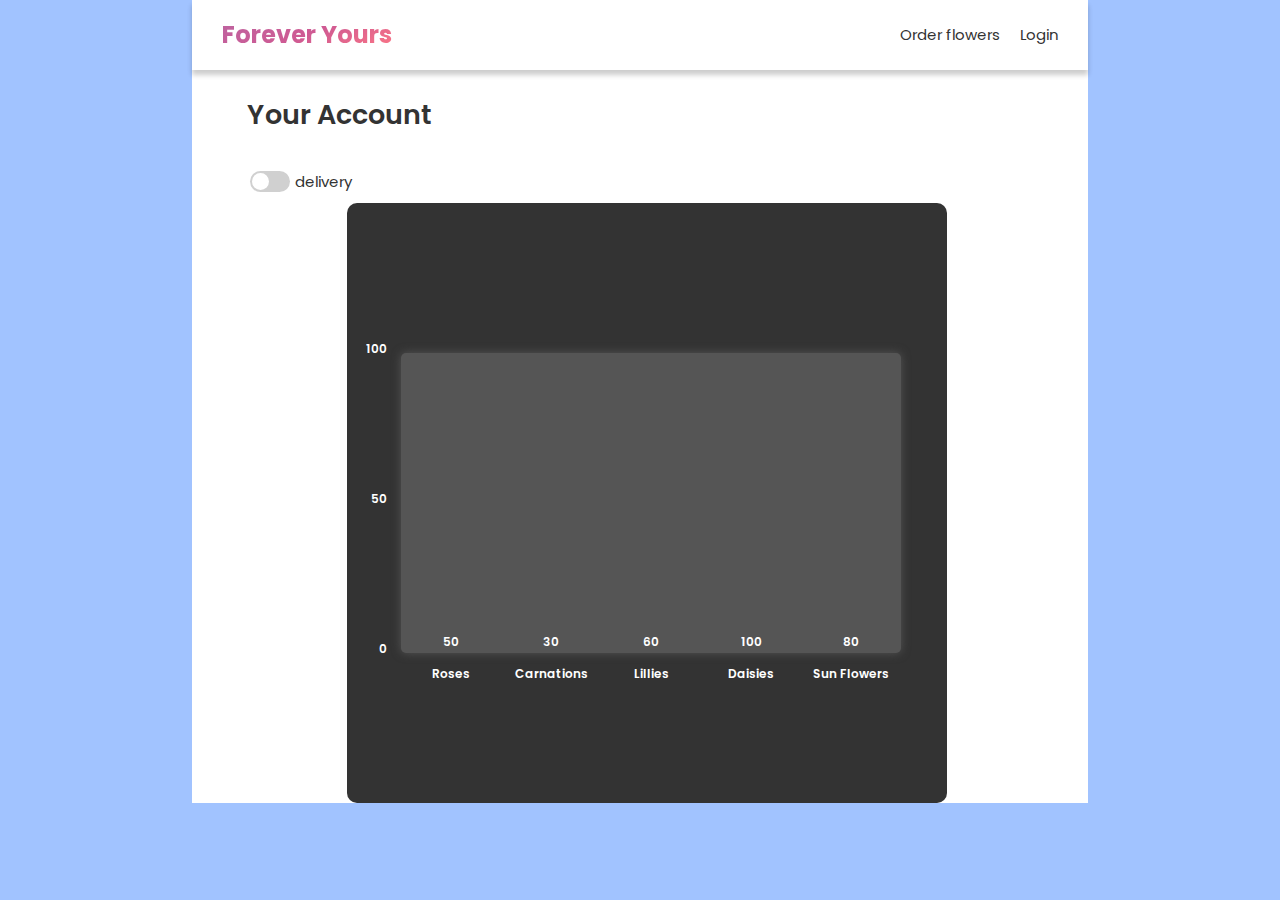
==== web/account.html @ f9e2dcd1 "Frontend WebApp" ====
<!DOCTYPE html>

<html>
<head>
    <meta charset="utf-8">
    <meta http-equiv="X-UA-Compatible" content="IE=edge">
    <meta name="viewport" content="width=device-width, initial-scale=1.0">
    <meta name="scaffolded-by" content="https://github.com/dart-lang/sdk">
    <!-- Iconscout CSS-->
    <link rel="stylesheet" href="https://unicons.iconscout.com/release/v4.0.0/css/line.css">
    <!-- Font Awesome CSS-->
    <link rel="stylesheet" href="https://use.fontawesome.com/releases/v5.15.4/css/all.css" 
    integrity="sha384-DyZ88mC6Up2uqS4h/KRgHuoeGwBcD4Ng9SiP4dIRy0EXTlnuz47vAwmeGwVChigm" crossorigin="anonymous"/>

    
    
    <!-- CSS -->
    <link rel="stylesheet" href="css/styles.css">

    <!-- Dart file -->
    <script defer src="src/controller/account_controller.dart.js"></script>
    <title>dart_application_1</title>
</head>

<body>
  <nav class="navbar">
    <div class="container">
      <div class="flexlogo">
        <img src="assets/flower_drawing.svg" alt="">
      <div class="logo">Forever Yours</div>
    </div>
      <ul class="nav">
        <li>
          <a href="index.html">Order flowers</a>
        </li>
        <li>
          <a href="login.html">Login</a>
        </li>
      </ul>
    </div>
  </nav>
  <header class="header">
    <div class="container">
      <div>
        <h1 id="title">
          Your Account
        </h1>
          <div class="toggle-container">
            <input type="checkbox" id="delivery" class="toggle">
            <label for="delivery" class="label">
              <div class="ball"></div>
            </label>
            <span>delivery</span>
          </div>

      </div>
    </div>

 <!-- Bar Chart -->
 <div class="container">
 <section class="chart">

  <div class="chart">
    <ul class="numbers">
      <li><span>100</span></li>
      <li><span>50</span></li>
      <li><span>0</span></li>
    </ul>
    <ul class="bars">
      <li><div class="bar" data-percentage="50"></div><span>Roses</span></li>
      <li><div class="bar" data-percentage="30"></div><span>Carnations</span></li>
      <li><div class="bar" data-percentage="60"></div><span>Lillies</span></li>
      <li><div class="bar" data-percentage="100"></div><span>Daisies</span></li>
      <li><div class="bar" data-percentage="80" height="120px"></div><span>Sun Flowers</span></li>
    </ul>
  </div>
</div>
</section>
</div>
  </header>
  

 
</body>
</html>
---- web/css/styles.css ----
/* === Google Fonts :: Roboto === */
@import url(https://fonts.googleapis.com/css?family=Roboto);
/* === Google Fonts :: Poppins === */
@import url('https://fonts.googleapis.com/css2?family=Poppins:wght@300;400;500;600;700&display=swap');
    



html, body {
  width: 100%;
  height: 100%;
  margin: 0;
  padding: 0;
  font-size: 15px;
  line-height: 1.5;
  color: #333;
  background: #a1c3ff;

}
*{
  box-sizing: border-box;
  margin: 0;
  padding: 0;
  font-family: 'Poppins', sans-serif;
}

.container {
  max-width: 1110px;
  margin: 0 auto;
  padding: 0 30px;
}


.navbar {
  background: #fff;
  height: 70px;
  box-shadow: 0px 5px 5px 0px rgba(0, 0, 0, 0.2);
  min-width: 400px;
  position: relative;
  margin-left: 15%;
  margin-right: 15%;
  z-index: 10;
}

.navbar .logo {
  font-size: x-large;
  font-weight: bold;
  /* Create the gradient. */
  background-image: linear-gradient(-25deg,#ff7884,#cf5a93,#bc64a1);
  /* Set the background size and repeat properties. */
  background-size: 100%;
  background-repeat: repeat;
  /* Use the text as a mask for the background. */
  /* This will show the gradient as a text color rather than element bg. */
  -webkit-background-clip: text;
  -webkit-text-fill-color: transparent; 
  -moz-background-clip: text;
  -moz-text-fill-color: transparent;
}

.navbar .flexlogo {
  display: flex;
  justify-content: space-between;
  align-items: center;
}

.toggle-container {
  display: flex;
  align-items: center;
  margin: 10px;
  width: 200px
}

.toggle {
  visibility: hidden;
}

.toggle:checked + .label{
  background-color: #8e44ad;
}

.label { 
  position: relative;
  background-color: #d0d0d0;
  border-radius: 50px;
  cursor: pointer;
  margin: 0 5px 0;
  width: 40px;
  height: 21px;
}

.ball {
  background: #fff;
  height: 17px;
  width: 17px;
  border-radius: 50%;
  position:absolute;
  top: 2px;
  left: 2px;
  align-items: center;
  justify-content: center;
  animation: slideOff 0.3s linear forwards;
}

.toggle:checked + .label .ball{
  animation: slideOn 0.3s linear forwards;
}

@keyframes slideOn {
  0% {
    transform: translateX(0) scale(1)
  }
  50% {
    transform: translateX(11px) scale(1.2)
  }
  100% {
    transform: translateX(20px) scale(1)
  }
}

@keyframes slideOff {
  0% {
    transform: translateX(20px) scale(1)
    
  }
  50% {
    transform: translateX(11px) scale(1.2)
  }
  100% {
    transform: translateX(0) scale(1)
  }
}

.range-container { 
  position: relative;
}

input[type='range'] {
  background: #d0d0d0;
  border-radius: 5px;
  width: 80px;
  height: 10px;
  margin: 25px 0;
  appearance: none;
}

input[type='range'] + label {
  background-color: #fff;
  position:absolute;
  top: -7px;
  left: 22px;
  width: 35px;
  padding: 2px 0;
  text-align: center;
  border-radius: 50%;
  box-shadow: 0 0 5px rgba(0,0,0,0.3);
}

/* Chrome Browser */

input[type='range']::-webkit-slider-runnable-track {
  appearance: none;
  background: #8e44ad;
  border-radius: 5px;
  width: 100%;
  height: 10px;
  cursor: pointer;
}

input[type='range']::-webkit-slider-thumb {
  appearance: none;
  height: 17px;
  width: 17px;
  background: #fff;
  border-radius: 50%;
  border: 1px solid #8e44ad;
  margin-top: -4px;
}

/* Firefox */

input[type='range']::-moz-range-track {
  background: #8e44ad;
  border-radius: 5px;
  width: 100%;
  height: 10px;
  cursor: pointer;
}

input[type='range']::-moz-range-thumb {
  appearance: none;
  height: 17px;
  width: 17px;
  background: #fff;
  border-radius: 50%;
  border: 1px solid #8e44ad;
  margin-top: -4px;
}
/* Edge */

input[type='range']::-ms-track {
  background: #8e44ad;
  border-radius: 5px;
  width: 100%;
  height: 10px;
  cursor: pointer;
}

input[type='range']::-ms-thumb {
  appearance: none;
  height: 17px;
  width: 17px;
  background: #fff;
  border-radius: 50%;
  border: 1px solid #8e44ad;
  margin-top: -4px;
}




ul {
  list-style-type: none;
}

.navbar a {
  color: #333;
  text-decoration: none;
  font-size: 15px;

}
.navbar a:hover {
  color: #ff7884;
}

.navbar .container {
  display: flex;
  justify-content: space-between;
  align-items: center;
  height: 100%;
}

.navbar img {
  max-height: 70px;
  padding: 0px;
}

.navbar ul {
  display: flex;
}

.navbar ul li {
  margin-left: 20px;
}

.header {
  background-color: #fff;
  min-height: 400px;
  min-width: 400px;
  margin-left: 15%;
  margin-right: 15%;
}

.header h1 {
  font-size: 27px;
  font-weight: 600;
  padding: 25px;
}

.header p {
  padding: 25px;
}

.header img {
  max-width: 400px;
}

.header .container {
  display: flex;
  align-items: center;
  justify-content: space-between;
}

.boxes .container { 
  display: flex;
  justify-content: space-between;
}

.box { 
  flex: 1;
  background:  #ff7884;
  border-radius: 10px;
  margin: 20px 10px;
  box-shadow: 0 3px 5px rgba(0,0,0,0.6);
  padding: 15px 20px;
}

.box i {
  margin-right: 10px;
}

@media(max-width: 768px) {
  .header .container {
    flex-direction: column;
    padding-top: 20px;
    text-align: center;
  }
  
  .boxes .container {
    display: block;
    text-align: center;
  }
}

header.login {
  min-height: 550px;
  height: 60vh;
  height: 60vh;
  display: flex;
  align-items: center;
  justify-content: center;
  min-width: 400px;
  margin-left: 15%;
  margin-right: 15%;
}

.container-login {
  position: relative;
  max-width: 430px; 
  width: 100%;
  background: #fff;
  box-shadow: 0 5px 10px rgba(0, 0, 0, 0.1);
  border-radius: 15px;
  overflow: hidden;
}

.container-login .forms{ 
  display:flex;
  align-items: center;
  height: 440px;
  width: 200%;
  transition: height 0.2s ease;
}

.container-login.active .forms{ 
  height: 558px;
}

.container-login.active .login{ 
  margin-left: -50%;
  opacity: 0;
  transition: margin-left 0.18s ease, opacity 0.15s ease;
}

.container-login .signup{ 
  opacity: 0;
  transition: opacity 0.09s ease;
}

.container-login.active .signup{ 
  opacity: 1;
  transition: opacity 0.2s ease; 
}


.container-login .form-login { 
  width: 50%;
  padding: 30px;
  background-color: #fff;
  transition: margin-left 0.18s ease;
}

.container-login .form-login .title {
  position: relative;
  font-size: 27px;
  font-weight: 600;
}

.form-login .title::before {
  content: '';
  position: absolute;
  left: 0; 
  bottom: 0;
  height: 3px;
  width: 30px;
  background-color: #ff7884;
  border-radius: 25px;
}

.form-login .input-field { 
  position: relative;
  height: 50px;
  width: 100%;
  margin-top: 30px;
}

.input-field input {
  height: 100%;
  width: 100%;
  padding: 0 35px;
  border: none;
  outline: none;
  border-bottom: 2px solid #ccc;
  border-top: 2px solid transparent;
  transition: all 0.2 ease 
}

.input-field input:is(:focus, :valid) {
  border-bottom-color: #ff7884
}

.input-field i {
  position:absolute;
  top: 50%;
  left: 0;
  transform: translateY(-50%);
  color: #999;
  font-size: 23px;
}

.input-field input:is(:focus, :valid) ~ i {
  color: #ff7884
}

.input-field i#lock {
  left: 0%;
}

.input-field i#show-hide {
  left: 100%;
}

.form-login .checkbox-text {
  display: flex;
  align-items: center;
  justify-content: space-between;
  margin-top: 20px;
}

.checkbox-text .checkbox-content{
  display:flex;
  align-items: center;
}

.checkbox-content input {
  margin: 0 8px -2px 4px;
  accent-color: #ff7884
}

.form-login .text {
  color:#333;
  font-size: 14px;
}

.form-login a.text {
  color: #ff7884;
  text-decoration: none;
}

.form-login a:hover {
  text-decoration: underline;
}

.form-login .button {
  margin-top: 35px;
}

.form-login .button input {
  background-color: purple;
  color: #fff;
  border-radius: 6px;
  border: none;
  letter-spacing: 1px;
  font-size: 17px;
  font-weight: 500;
  cursor: pointer;
  transition: all 0.3 ease;
}

.button input:hover {
  background-color: #bc64a1;
}

.form-login .login-signup {
  margin-top: 30px;
  text-align: center;
}

section.chart {
  margin-left: 15%;
  margin-right: 30%;
  padding: 0;
  height: 600px;
  display: flex;
  justify-content: center;
  align-items: center;
  background: #333;
  border-radius: 10px;
}

.chart{
  width: 600px;
  height: 300px;
  display: block;
}

.numbers {
  color: #fff;
  margin: 0;
  padding: 0;
  width: 50px;
  height: 100%;
  display: inline-block;
}
.numbers li {
  list-style: none;
  height: 150px;
  position: relative;
  bottom: 145px;
}

.numbers span {
  font-size: 12px;
  font-weight: 600;
  position: absolute;
  bottom: 0;
  right: 10px;
}

.bars {
  color: #fff;
  font-size: 12px;
  font-weight: 600;
  background: #555;
  display: inline-block;
  width: 500px;
  height: 300px;
  box-shadow: 0 0 10px 0 #555;
  border-radius: 5px;
}

.bars li {
  display: table-cell;
  width: 100px;
  height: 300px;
  position: relative;
}

.bars span {
  width: 100%;
  position:absolute;
  bottom: -30px;
  text-align: center;

}

.bars .bar {
  display:block;
  background-color: #8e44ad;
  width: 50px;
  height: 0%;
  position: absolute;
  bottom: 0;
  margin-left: 25px;
  text-align: center;
  box-shadow: 0 0 10px 0 rgba(178, 15, 228, 0.5);
  transition: 0.5s;
  transition-property: background-color, box-shadow;

}

.bars .bar:hover {
  background-color: #bc64a1;
  box-shadow: 0 0 10px 0 rgba(246, 242, 255, 0.5);
  cursor: pointer;
}

.bars .bar:before {
  color: #fff;
  content: attr(data-percentage);
  position: relative;
  bottom: 20px;

}

.wrapper {
  width: 95%;
  margin: 0 auto;
}

#search-container {
  margin: 1em 0;

}

#search-container input {
  background-color: transparent;
  width: 40%;
  border-bottom: 2px solid #110f29;
  padding: 1em 0.3em;
}

#search-container input:focus {
  border-bottom-color: #6759ff;
}

#search-container button {
  padding: 1em 2em;
  margin-left: 1em;
  background-color: #6759ff;
  color: #fff;
  border-radius: 5px;
  margin-top: .5em;
}

.button-value { 
  border: 2px solid #6759ff;
  padding: 1em 2.2em;
  border-radius: 3em;
  background-color: transparent;
  color: #6759ff;
  cursor: pointer;
}

.active-button {
  background-color: #6759ff;
  color: #fff;
}

.products { 
  display: grid;
  grid-template-columns: auto auto auto;
  grid-column-gap: 1.5em;
  padding: 2em 0; 

}

.card {
  background-color: #fff;
  max-width: 18em;
  margin-top: 1em;
  padding: 1em;
  border-radius: 5px;
  box-shadow: 1em 2em 2.5em rgba(1,2,68,0.08);
}

.image-container {
  text-align: center;

}

.image-container img {
  max-width: 100%;
  object-fit: contain;
  height: 15em;
}

.card-container {
  padding-top: 1em;
  color: #110f29;
}

.card-container h5 {
  font-weight: 500;
}

.hide {
  display: none;
}

@media screen and (max-width: 720px) {
  img{
    max-width: 100%;
    margin-top: 1em;
  }
  .card {
    max-width: 10em;
    margin-top: 1em;
  }
  .products {
    grid-template-columns: auto auto;
    grid-column-gap: 1em;
  }
}
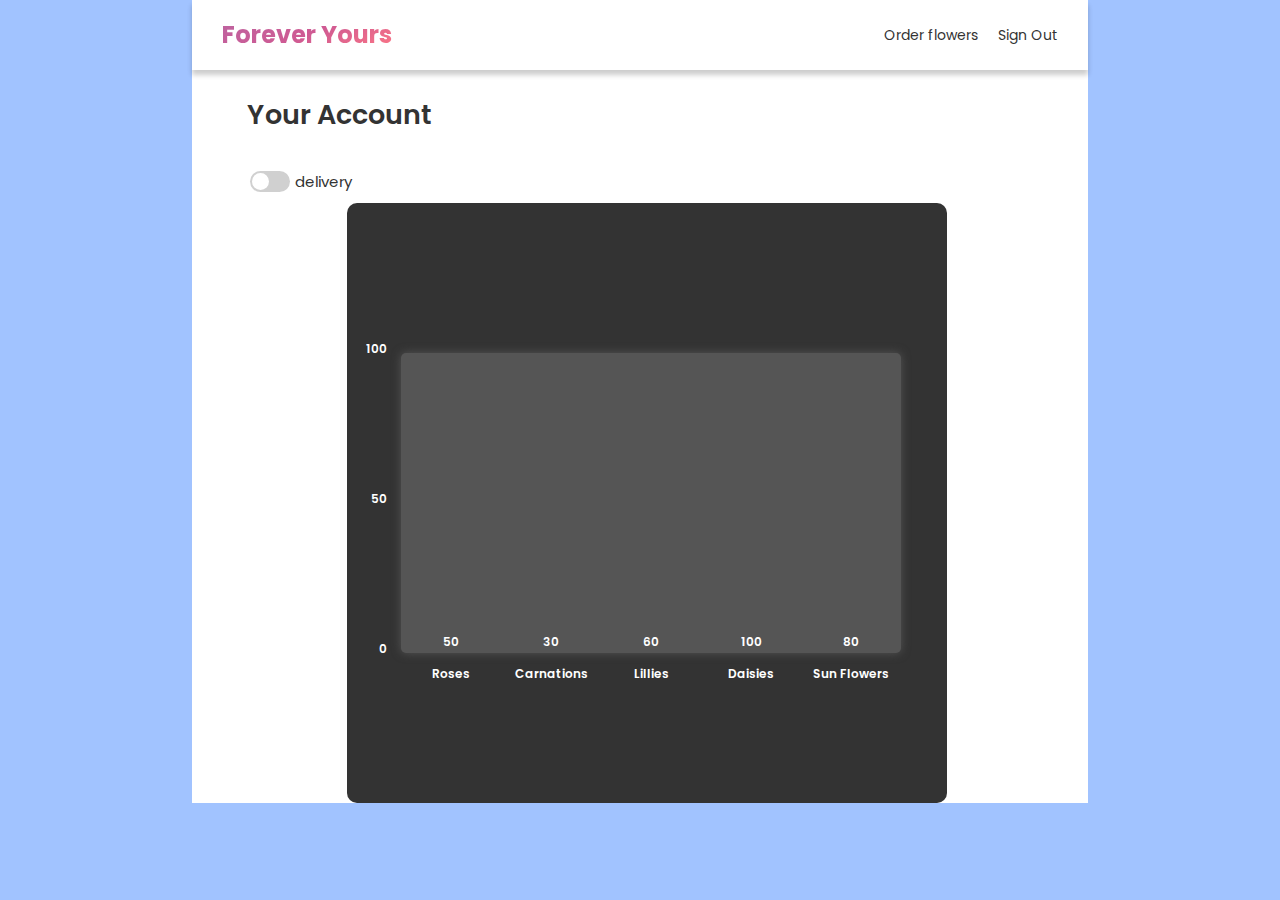
==== commit 069b6b15: "Login to Index WebApp" ====
--- a/web/account.html
+++ b/web/account.html
@@ -31,10 +31,10 @@
     </div>
       <ul class="nav">
         <li>
-          <a href="index.html">Order flowers</a>
+          <a href="order.html">Order flowers</a>
         </li>
         <li>
-          <a href="login.html">Login</a>
+          <a href="index.html">Sign Out</a>
         </li>
       </ul>
     </div>
--- a/web/css/styles.css
+++ b/web/css/styles.css
@@ -64,6 +64,15 @@
   align-items: center;
 }
 
+
+
+@media(max-width: 768px) {
+
+  .flexlogo img{
+    margin-bottom: 1.5em;
+  }
+}
+
 .toggle-container {
   display: flex;
   align-items: center;
@@ -226,7 +235,7 @@
 .navbar a {
   color: #333;
   text-decoration: none;
-  font-size: 15px;
+  font-size: 14px;
 
 }
 .navbar a:hover {
@@ -584,8 +593,11 @@
 }
 
 .wrapper {
-  width: 95%;
-  margin: 0 auto;
+  width: 100%;
+  min-height: 400px;
+  min-width: 400px;
+  margin-left: 15%;
+  margin-right: 15%;
 }
 
 #search-container {
@@ -595,7 +607,7 @@
 
 #search-container input {
   background-color: transparent;
-  width: 40%;
+  width: 60%;
   border-bottom: 2px solid #110f29;
   padding: 1em 0.3em;
 }
@@ -606,20 +618,22 @@
 
 #search-container button {
   padding: 1em 2em;
-  margin-left: 1em;
+  margin-left: 1.1em;
   background-color: #6759ff;
   color: #fff;
   border-radius: 5px;
   margin-top: .5em;
+  cursor: pointer;
 }
 
 .button-value { 
   border: 2px solid #6759ff;
-  padding: 1em 2.2em;
+  padding: .5em 2.0em;
   border-radius: 3em;
   background-color: transparent;
   color: #6759ff;
   cursor: pointer;
+  margin-top: 0.3em;
 }
 
 .active-button {
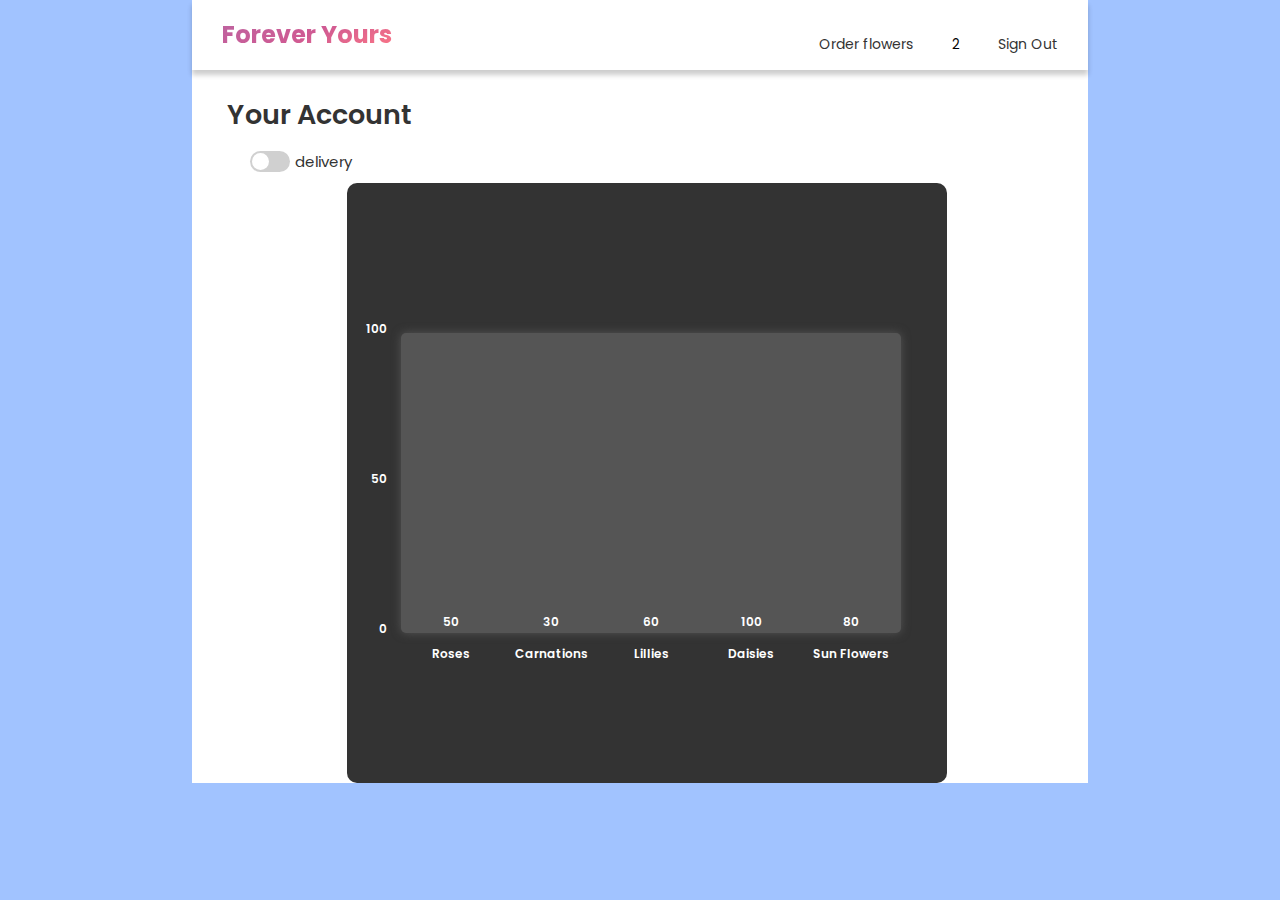
==== commit adabd8fe: "Cart and Order Updates" ====
--- a/web/account.html
+++ b/web/account.html
@@ -32,6 +32,11 @@
       <ul class="nav">
         <li>
           <a href="order.html">Order flowers</a>
+        </li>
+        <li>
+          <button type="button" class="cart-button"> 
+           <i class="fa fa-shopping-basket"></i><span id="cart-count">2</span>
+          </button>
         </li>
         <li>
           <a href="index.html">Sign Out</a>
--- a/web/css/styles.css
+++ b/web/css/styles.css
@@ -256,11 +256,63 @@
 
 .navbar ul {
   display: flex;
+  margin-top: 30px;
 }
 
 .navbar ul li {
-  margin-left: 20px;
-}
+  margin-left: 25px;
+}
+
+.navbar i {
+  font-size: 15px;
+}
+
+
+.cart-button{
+  position: relative;
+  display: flex;
+  align-items: center;
+  justify-content: center;
+  width: 35px;
+  height: 35px;
+  border-radius: 50%;
+  background-color: #fff;
+  border: none;
+  top: -5px;
+
+}
+.cart-button:hover{
+  cursor: pointer;
+  background-color: rgb(230, 230, 230);
+
+}
+
+.cart-filled{
+  position: absolute;
+  top: -1px;
+  right: -1px;
+  border-radius: 50%;
+  background-color: #ff7884;
+  width: 15px;
+  height: 15px;
+  color: #fff;
+  font-size: 10px;
+
+}
+
+.cart-empty{
+  position: absolute;
+  top: -1px;
+  right: -1px;
+  border-radius: 50%;
+  background-color: #fff;
+  width: 15px;
+  height: 15px;
+  color: #fff;
+  font-size: 10px;
+
+}
+
 
 .header {
   background-color: #fff;
@@ -273,7 +325,7 @@
 .header h1 {
   font-size: 27px;
   font-weight: 600;
-  padding: 25px;
+  padding: 25px 5px 5px;
 }
 
 .header p {
@@ -601,7 +653,8 @@
 }
 
 #search-container {
-  margin: 1em 0;
+  padding: 0 .5em 1em;
+
 
 }
 
@@ -617,27 +670,28 @@
 }
 
 #search-container button {
-  padding: 1em 2em;
-  margin-left: 1.1em;
-  background-color: #6759ff;
+  padding: 1.2em 1.5em;
+  margin-left: 0.1em;
+  background-color: #ff7884;
   color: #fff;
   border-radius: 5px;
   margin-top: .5em;
   cursor: pointer;
+  border: none;
 }
 
 .button-value { 
-  border: 2px solid #6759ff;
+  border: 2px solid #ff7884;
   padding: .5em 2.0em;
   border-radius: 3em;
   background-color: transparent;
-  color: #6759ff;
+  color: #ff7884;
   cursor: pointer;
   margin-top: 0.3em;
 }
 
 .active-button {
-  background-color: #6759ff;
+  background-color: #ff7884;
   color: #fff;
 }
 
@@ -678,8 +732,35 @@
   font-weight: 500;
 }
 
+.card-container button {
+  width: 30%;
+  margin-left: 33%;
+  background-color: #fff;
+  border-radius: 10px;
+  border: none;
+}
+
+.card-container button:hover {
+  background-color:  #ff7884;
+  border: none;
+  cursor:pointer;
+}
+
+
 .hide {
   display: none;
+}
+
+#in-stock {
+  color: green;
+}
+
+#out-stock {
+  color: red;
+}
+
+#limited-inventory {
+  color: orange
 }
 
 @media screen and (max-width: 720px) {
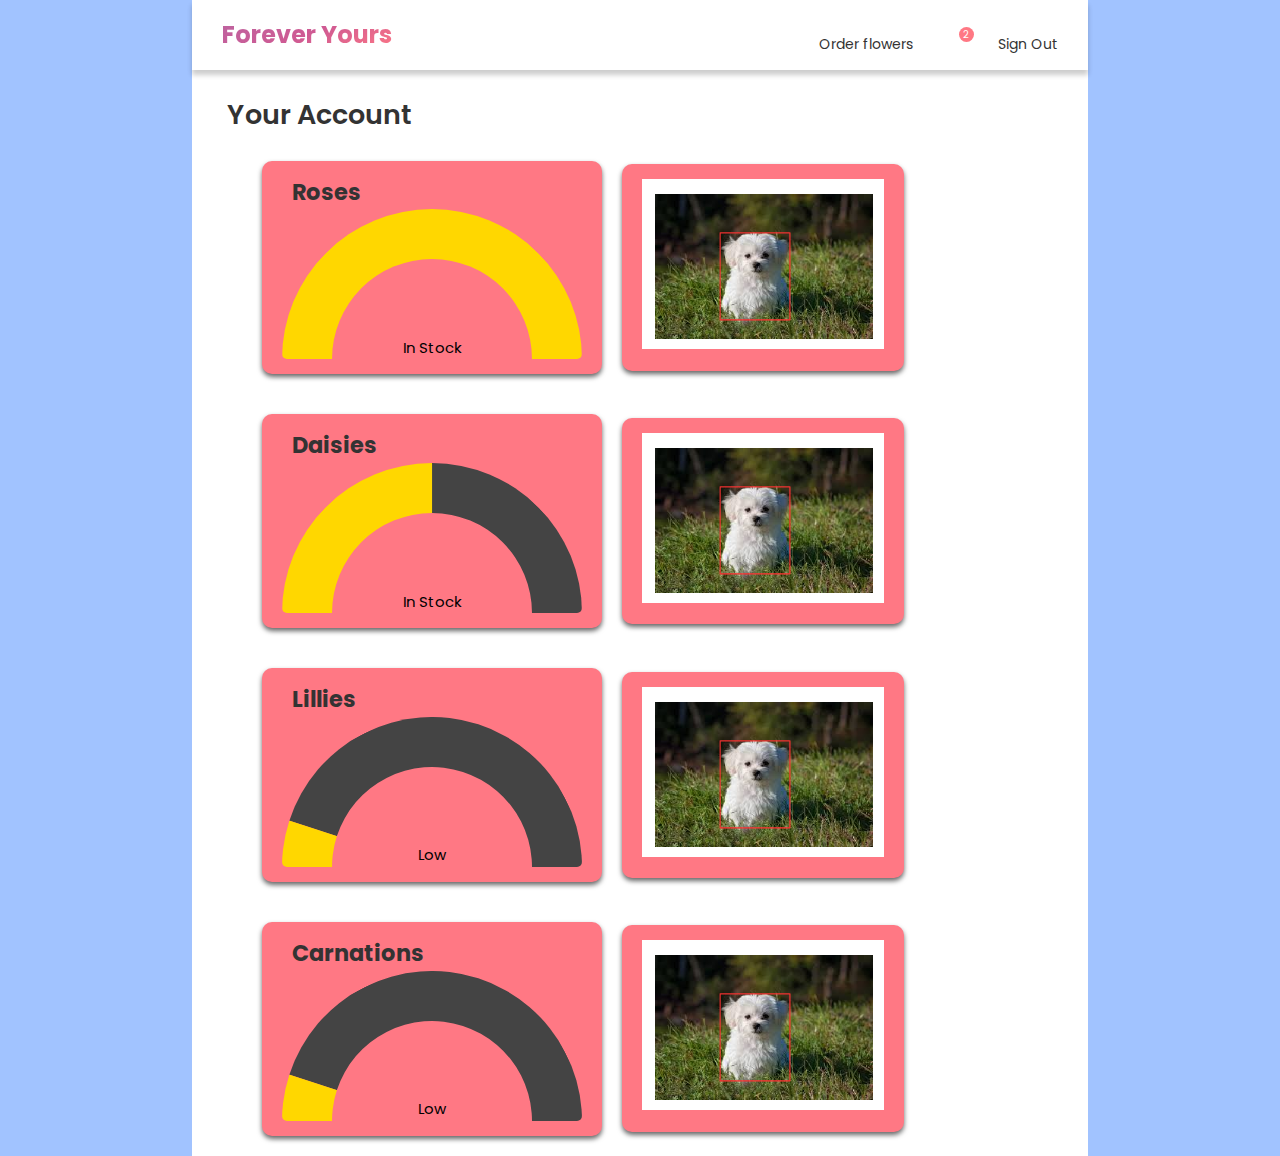
==== commit fd1a136c: "Dashboard Flower Volume Charts" ====
--- a/web/account.html
+++ b/web/account.html
@@ -34,8 +34,10 @@
           <a href="order.html">Order flowers</a>
         </li>
         <li>
-          <button type="button" class="cart-button"> 
-           <i class="fa fa-shopping-basket"></i><span id="cart-count">2</span>
+          <button type="button" class="cart-button" 
+          onclick="window.location.href='cart.html';"> 
+           <i class="fa fa-shopping-basket"></i>
+           <span id="cart-count" class="cart-filled">2</span>
           </button>
         </li>
         <li>
@@ -50,41 +52,97 @@
         <h1 id="title">
           Your Account
         </h1>
-          <div class="toggle-container">
-            <input type="checkbox" id="delivery" class="toggle">
-            <label for="delivery" class="label">
-              <div class="ball"></div>
-            </label>
-            <span>delivery</span>
+
+        <section class="boxes">
+          <div class="container">
+            <div class="box">
+              <h2> <i class="uil uil-check-circle"></i>
+              Roses</h2>
+              <div class="semi-donut" style="--percentage:100; --fill: #FFD700">In Stock</div>
+            </div>
+            <div class="box">
+              <img src="assets/classification.png">
+            </div>
           </div>
+        </section>
+
+        <section class="boxes">
+          <div class="container">
+            <div class="box">
+              <h2> <i class="uil uil-check-circle"></i>
+              Daisies </h2>
+              <div class="semi-donut" style="--percentage:50; --fill: #FFD700">In Stock</div>
+            </div>
+            <div class="box">
+              <img src="assets/classification.png">
+            </div>
+          </div>
+        </section>  
+        <section class="boxes">
+          <div class="container">
+            <div class="box">
+              <h2> <i class="uil uil-exclamation-circle"></i>
+                Lillies</h2>
+                <div class="semi-donut" style="--percentage:10; --fill: #FFD700">Low</div>
+            </div>
+            <div class="box">
+                <img src="assets/classification.png">
+            </div>
+          </div>
+        </section>
+
+        <section class="boxes">
+          <div class="container">
+            <div class="box">
+              <h2> <i class="uil uil-exclamation-circle"></i>
+                Carnations</h2>
+                <div class="semi-donut" style="--percentage:10; --fill: #FFD700">Low</div>
+            </div>
+            <div class="box">
+                <img src="assets/classification.png">
+            </div>
+          </div>
+        </section>
+
+
+
+
+       
 
       </div>
     </div>
 
- <!-- Bar Chart -->
+ <!--
  <div class="container">
  <section class="chart">
-
   <div class="chart">
     <ul class="numbers">
-      <li><span>100</span></li>
-      <li><span>50</span></li>
-      <li><span>0</span></li>
+      <li><span>Full</span></li>
+      <li><span>Semi</span></li>
+      <li><span>Low</span></li>
     </ul>
     <ul class="bars">
-      <li><div class="bar" data-percentage="50"></div><span>Roses</span></li>
-      <li><div class="bar" data-percentage="30"></div><span>Carnations</span></li>
-      <li><div class="bar" data-percentage="60"></div><span>Lillies</span></li>
-      <li><div class="bar" data-percentage="100"></div><span>Daisies</span></li>
-      <li><div class="bar" data-percentage="80" height="120px"></div><span>Sun Flowers</span></li>
+      <li><div class="bar" data-text="" data-percentage="50"></div><span>Roses</span></li>
+      <li><div class="bar" data-text="" data-percentage="10"></div><span>Carnations</span></li>
+      <li><div class="bar" data-text="" data-percentage="50"></div><span>Lillies</span></li>
+      <li><div class="bar" data-text="" data-percentage="100"></div><span>Daisies</span></li>
+      <li><div class="bar" data-text="" data-percentage="0" height="120px"></div><span>Sun Flowers</span></li>
     </ul>
   </div>
 </div>
 </section>
 </div>
+-- Bar Chart 
+
+<div class="semi-donut" style="--percentage:100; --fill: #ff7884">Full</div>
+
+<div class="semi-donut" style="--percentage:50; --fill: #ff7884">Semi-Full</div>
+
+<div class="semi-donut" style="--percentage:10; --fill: #ff7884">Limited Inventory</div>
+
+<div class="semi-donut" style="--percentage:0; --fill: #ff7884">Out of stock</div>
+--->
+
   </header>
-  
-
- 
 </body>
 </html>
--- a/web/css/styles.css
+++ b/web/css/styles.css
@@ -240,6 +240,7 @@
 }
 .navbar a:hover {
   color: #ff7884;
+
 }
 
 .navbar .container {
@@ -283,8 +284,8 @@
 }
 .cart-button:hover{
   cursor: pointer;
-  background-color: rgb(230, 230, 230);
-
+  border: 3px solid;
+  border-color: rgba(253, 114, 114, 0.171);
 }
 
 .cart-filled{
@@ -301,15 +302,7 @@
 }
 
 .cart-empty{
-  position: absolute;
-  top: -1px;
-  right: -1px;
-  border-radius: 50%;
-  background-color: #fff;
-  width: 15px;
-  height: 15px;
-  color: #fff;
-  font-size: 10px;
+ display: none;
 
 }
 
@@ -548,10 +541,11 @@
 }
 
 section.chart {
-  margin-left: 15%;
-  margin-right: 30%;
+  margin-left: 5%;
+  margin-right: 5%;
   padding: 0;
-  height: 600px;
+  height: 425px;
+  width: 100%;
   display: flex;
   justify-content: center;
   align-items: center;
@@ -560,7 +554,7 @@
 }
 
 .chart{
-  width: 600px;
+  width: 100%;
   height: 300px;
   display: block;
 }
@@ -594,7 +588,7 @@
   font-weight: 600;
   background: #555;
   display: inline-block;
-  width: 500px;
+  width: 75%;
   height: 300px;
   box-shadow: 0 0 10px 0 #555;
   border-radius: 5px;
@@ -628,6 +622,7 @@
   transition: 0.5s;
   transition-property: background-color, box-shadow;
 
+
 }
 
 .bars .bar:hover {
@@ -638,9 +633,9 @@
 
 .bars .bar:before {
   color: #fff;
-  content: attr(data-percentage);
   position: relative;
   bottom: 20px;
+  content: attr(data-text);
 
 }
 
@@ -661,12 +656,12 @@
 #search-container input {
   background-color: transparent;
   width: 60%;
-  border-bottom: 2px solid #110f29;
+  border-bottom: 2px solid black;
   padding: 1em 0.3em;
 }
 
-#search-container input:focus {
-  border-bottom-color: #6759ff;
+#search-container input:hover {
+  border-bottom: 2px solid #ff7884;
 }
 
 #search-container button {
@@ -763,6 +758,17 @@
   color: orange
 }
 
+.cart-products { 
+  display: flex;
+  flex-direction: column;
+  align-items: flex-start;
+  grid-template-columns: auto auto auto;
+  grid-column-gap: 1.5em;
+  padding: 2em 0; 
+
+}
+
+
 @media screen and (max-width: 720px) {
   img{
     max-width: 100%;
@@ -776,4 +782,42 @@
     grid-template-columns: auto auto;
     grid-column-gap: 1em;
   }
+}
+
+.semi-donut {
+  width: 300px;
+  height: 150px;
+  position: relative;
+  color: black;
+  display: flex;
+  align-items: flex-end;
+  justify-content: center;
+  box-sizing: border-box;
+  overflow: hidden;
+  border-radius: 5px;
+  --percentage: 0;
+  --fill: #00f;
+
+
+}
+
+.semi-donut::after {
+ content: '';
+ position: absolute;
+ box-sizing: border-box;
+ width: 300px;
+ height: 300px;
+ left: 0;
+ top: 0;
+ border: 50px solid;
+ border-color:#444 #444 var(--fill) var(--fill);
+ border-radius: 50%;
+ transform: rotate(calc(1deg * (-45 + var(--percentage) * 1.8 )));
+ animation : fillAnimation 2.5s ease-in;
+
+}
+
+@keyframes fillAnimation{
+  0%{ transform: rotate(-45deg)}
+  50%{ transform: rotate(95eg)}
 }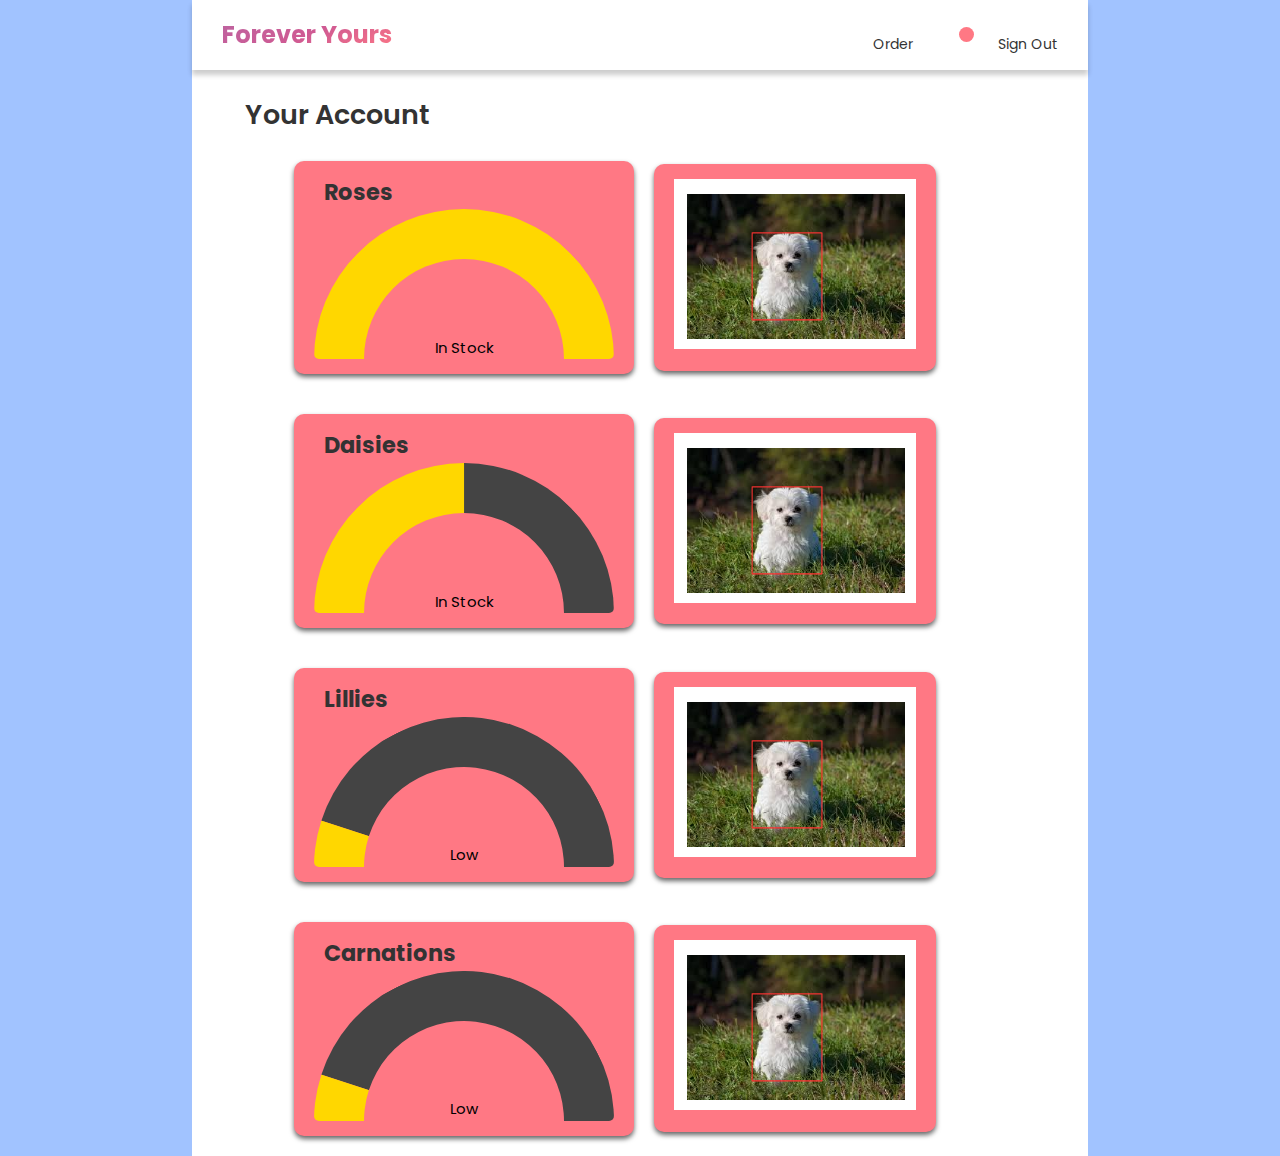
==== commit 0caa0b9f: "Deployed to AWS" ====
--- a/web/account.html
+++ b/web/account.html
@@ -31,13 +31,13 @@
     </div>
       <ul class="nav">
         <li>
-          <a href="order.html">Order flowers</a>
+          <a href="order.html">Order</a>
         </li>
         <li>
           <button type="button" class="cart-button" 
           onclick="window.location.href='cart.html';"> 
            <i class="fa fa-shopping-basket"></i>
-           <span id="cart-count" class="cart-filled">2</span>
+           <span id="cart-count" class="cart-filled"></span>
           </button>
         </li>
         <li>
--- a/web/css/styles.css
+++ b/web/css/styles.css
@@ -73,73 +73,6 @@
   }
 }
 
-.toggle-container {
-  display: flex;
-  align-items: center;
-  margin: 10px;
-  width: 200px
-}
-
-.toggle {
-  visibility: hidden;
-}
-
-.toggle:checked + .label{
-  background-color: #8e44ad;
-}
-
-.label { 
-  position: relative;
-  background-color: #d0d0d0;
-  border-radius: 50px;
-  cursor: pointer;
-  margin: 0 5px 0;
-  width: 40px;
-  height: 21px;
-}
-
-.ball {
-  background: #fff;
-  height: 17px;
-  width: 17px;
-  border-radius: 50%;
-  position:absolute;
-  top: 2px;
-  left: 2px;
-  align-items: center;
-  justify-content: center;
-  animation: slideOff 0.3s linear forwards;
-}
-
-.toggle:checked + .label .ball{
-  animation: slideOn 0.3s linear forwards;
-}
-
-@keyframes slideOn {
-  0% {
-    transform: translateX(0) scale(1)
-  }
-  50% {
-    transform: translateX(11px) scale(1.2)
-  }
-  100% {
-    transform: translateX(20px) scale(1)
-  }
-}
-
-@keyframes slideOff {
-  0% {
-    transform: translateX(20px) scale(1)
-    
-  }
-  50% {
-    transform: translateX(11px) scale(1.2)
-  }
-  100% {
-    transform: translateX(0) scale(1)
-  }
-}
-
 .range-container { 
   position: relative;
 }
@@ -333,6 +266,8 @@
   display: flex;
   align-items: center;
   justify-content: space-between;
+  margin-left: 2%;
+
 }
 
 .boxes .container { 
@@ -741,9 +676,10 @@
   cursor:pointer;
 }
 
-
-.hide {
-  display: none;
+.card-container button:active {
+  background-color:  #ffb9bf;
+  border: none;
+  cursor:pointer;
 }
 
 #in-stock {
@@ -758,14 +694,120 @@
   color: orange
 }
 
+
+
+
+.flex-cart {
+  display: flex;
+  justify-content: space-between;
+  align-items: flex-start;
+}
+
 .cart-products { 
+  background-color: #fff;
+  width: 100%;
+  display: flex; 
+  flex-direction: row;
+  align-items: center;
+
+}
+
+.cart {
+  width: 80%;
   display: flex;
   flex-direction: column;
-  align-items: flex-start;
-  grid-template-columns: auto auto auto;
-  grid-column-gap: 1.5em;
-  padding: 2em 0; 
-
+
+}
+
+.cart-total {
+  padding: 30px;
+  width: 30%;
+  height: 100%;
+  min-width: 175px;
+  background-color: rgb(255, 227, 255);
+  font-size: medium;
+  margin-left: 5%;
+  font-weight: normal;
+  border-radius: 5px;
+}
+
+.cart-layout {
+  width: 100%;
+  display: flex; 
+  flex-direction: column;
+}
+.box-product { 
+  flex: 1;
+  background:  #fff;
+  margin: 20px 10px;
+  padding: 15px 20px;
+  text-align: center;
+  max-width: 175px;
+}
+
+.box-product img { 
+  width: 75%;
+  height: 75%;
+  min-width: 70px;
+  min-height: 100px;
+}
+
+.remove-product:hover {
+  cursor: pointer;
+}
+
+.cart-total div {
+ 
+  display: flex; 
+  flex-direction: row;
+  justify-content: space-between;
+  margin-left: 5%;
+  font-weight: normal;
+
+}
+
+.cart-total div h5{
+  font-weight: normal;
+
+}
+
+.cart-total .total h4{
+  font-weight:600;
+}
+
+.cart-total .tax {
+  border-bottom: 1px solid black ;
+}
+
+.cart-total .checkout{
+  margin-top: 1em;
+  width: 100%;
+  height: 50px;
+}
+.cart-total .checkout button{
+  width: 100%;
+  cursor: pointer;
+  border: none;
+  box-shadow: 2px 2px 2px 0px rgba(178, 15, 228, 0.5);
+ 
+}
+
+.cart-total .checkout button:hover{
+  background-color: #8e44ad;
+  color: #fff;
+}
+
+.cart-total .checkout button:active{
+  background-color: #b97dd3;
+}
+
+
+@media screen and (max-width: 1015px) {
+  .cart-products {
+    flex-direction: column;
+    padding-top: 20px;
+    text-align: center;
+  }
 }
 
 
@@ -820,4 +862,77 @@
 @keyframes fillAnimation{
   0%{ transform: rotate(-45deg)}
   50%{ transform: rotate(95eg)}
+}
+
+.toggle-container {
+  display: flex;
+  align-items: center;
+  margin: 10px;
+  width: 100%;
+}
+
+.toggle {
+  visibility: hidden;
+}
+
+.toggle:checked + .label{
+  background-color: #8e44ad;
+}
+
+.label { 
+  position: relative;
+  background-color: #d0d0d0;
+  border-radius: 50px;
+  cursor: pointer;
+  margin: 0 5px 0;
+  width: 40px;
+  min-width: 40px;
+  height: 21px;
+}
+
+.ball {
+  background: #fff;
+  height: 17px;
+  width: 17px;
+  border-radius: 50%;
+  position:absolute;
+  top: 2px;
+  left: 2px;
+  align-items: center;
+  justify-content: center;
+  animation: slideOff 0.3s linear forwards;
+}
+
+.toggle:checked + .label .ball{
+  animation: slideOn 0.3s linear forwards;
+}
+
+@keyframes slideOn {
+  0% {
+    transform: translateX(0) scale(1)
+  }
+  50% {
+    transform: translateX(11px) scale(1.2)
+  }
+  100% {
+    transform: translateX(17px) scale(1)
+  }
+}
+
+@keyframes slideOff {
+  0% {
+    transform: translateX(17px) scale(1)
+    
+  }
+  50% {
+    transform: translateX(11px) scale(1.2)
+  }
+  100% {
+    transform: translateX(-2px) scale(1)
+  }
+}
+
+
+.hide {
+  display: none;
 }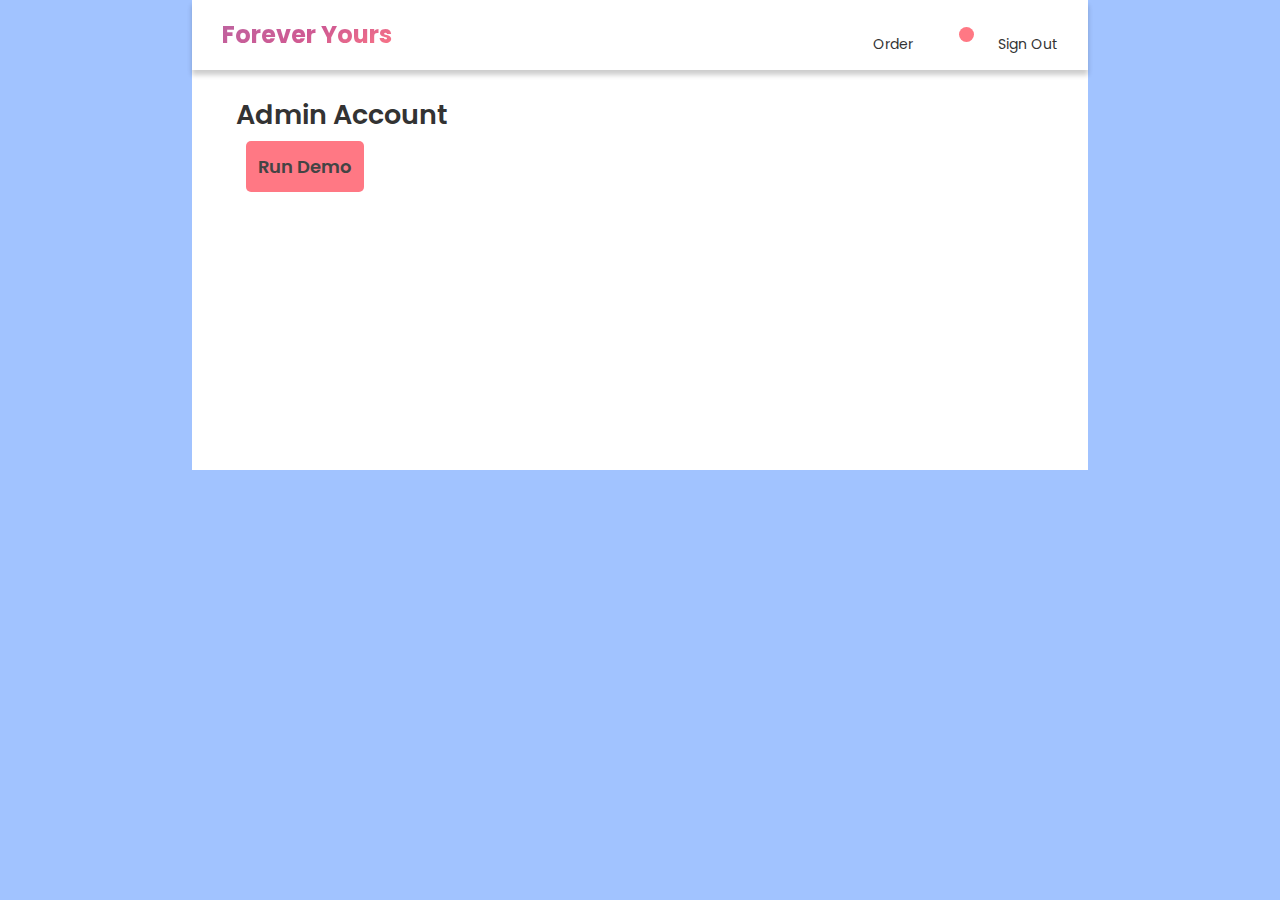
==== commit 62a81815: "Deployable version" ====
--- a/web/account.html
+++ b/web/account.html
@@ -50,61 +50,12 @@
     <div class="container">
       <div>
         <h1 id="title">
-          Your Account
+          Admin Account
         </h1>
+        <button type="button" id="demo" onclick="location.href='account.html'"><i class="uil uil-analytics"></i> Run Demo</button>
+  <div class="boxwrapper">
 
-        <section class="boxes">
-          <div class="container">
-            <div class="box">
-              <h2> <i class="uil uil-check-circle"></i>
-              Roses</h2>
-              <div class="semi-donut" style="--percentage:100; --fill: #FFD700">In Stock</div>
-            </div>
-            <div class="box">
-              <img src="assets/classification.png">
-            </div>
-          </div>
-        </section>
-
-        <section class="boxes">
-          <div class="container">
-            <div class="box">
-              <h2> <i class="uil uil-check-circle"></i>
-              Daisies </h2>
-              <div class="semi-donut" style="--percentage:50; --fill: #FFD700">In Stock</div>
-            </div>
-            <div class="box">
-              <img src="assets/classification.png">
-            </div>
-          </div>
-        </section>  
-        <section class="boxes">
-          <div class="container">
-            <div class="box">
-              <h2> <i class="uil uil-exclamation-circle"></i>
-                Lillies</h2>
-                <div class="semi-donut" style="--percentage:10; --fill: #FFD700">Low</div>
-            </div>
-            <div class="box">
-                <img src="assets/classification.png">
-            </div>
-          </div>
-        </section>
-
-        <section class="boxes">
-          <div class="container">
-            <div class="box">
-              <h2> <i class="uil uil-exclamation-circle"></i>
-                Carnations</h2>
-                <div class="semi-donut" style="--percentage:10; --fill: #FFD700">Low</div>
-            </div>
-            <div class="box">
-                <img src="assets/classification.png">
-            </div>
-          </div>
-        </section>
-
-
+      </div>
 
 
        
--- a/web/css/styles.css
+++ b/web/css/styles.css
@@ -64,103 +64,6 @@
   align-items: center;
 }
 
-
-
-@media(max-width: 768px) {
-
-  .flexlogo img{
-    margin-bottom: 1.5em;
-  }
-}
-
-.range-container { 
-  position: relative;
-}
-
-input[type='range'] {
-  background: #d0d0d0;
-  border-radius: 5px;
-  width: 80px;
-  height: 10px;
-  margin: 25px 0;
-  appearance: none;
-}
-
-input[type='range'] + label {
-  background-color: #fff;
-  position:absolute;
-  top: -7px;
-  left: 22px;
-  width: 35px;
-  padding: 2px 0;
-  text-align: center;
-  border-radius: 50%;
-  box-shadow: 0 0 5px rgba(0,0,0,0.3);
-}
-
-/* Chrome Browser */
-
-input[type='range']::-webkit-slider-runnable-track {
-  appearance: none;
-  background: #8e44ad;
-  border-radius: 5px;
-  width: 100%;
-  height: 10px;
-  cursor: pointer;
-}
-
-input[type='range']::-webkit-slider-thumb {
-  appearance: none;
-  height: 17px;
-  width: 17px;
-  background: #fff;
-  border-radius: 50%;
-  border: 1px solid #8e44ad;
-  margin-top: -4px;
-}
-
-/* Firefox */
-
-input[type='range']::-moz-range-track {
-  background: #8e44ad;
-  border-radius: 5px;
-  width: 100%;
-  height: 10px;
-  cursor: pointer;
-}
-
-input[type='range']::-moz-range-thumb {
-  appearance: none;
-  height: 17px;
-  width: 17px;
-  background: #fff;
-  border-radius: 50%;
-  border: 1px solid #8e44ad;
-  margin-top: -4px;
-}
-/* Edge */
-
-input[type='range']::-ms-track {
-  background: #8e44ad;
-  border-radius: 5px;
-  width: 100%;
-  height: 10px;
-  cursor: pointer;
-}
-
-input[type='range']::-ms-thumb {
-  appearance: none;
-  height: 17px;
-  width: 17px;
-  background: #fff;
-  border-radius: 50%;
-  border: 1px solid #8e44ad;
-  margin-top: -4px;
-}
-
-
-
-
 ul {
   list-style-type: none;
 }
@@ -266,7 +169,7 @@
   display: flex;
   align-items: center;
   justify-content: space-between;
-  margin-left: 2%;
+  margin-left: 1%;
 
 }
 
@@ -294,6 +197,10 @@
     padding-top: 20px;
     text-align: center;
   }
+  .container {
+    display: block;
+    text-align: center;
+  }
   
   .boxes .container {
     display: block;
@@ -309,8 +216,8 @@
   align-items: center;
   justify-content: center;
   min-width: 400px;
-  margin-left: 15%;
-  margin-right: 15%;
+  margin-left: 1%;
+  margin-right: 1%;
 }
 
 .container-login {
@@ -425,6 +332,7 @@
   justify-content: space-between;
   margin-top: 20px;
 }
+
 
 .checkbox-text .checkbox-content{
   display:flex;
@@ -649,8 +557,7 @@
 
 .image-container img {
   max-width: 100%;
-  object-fit: contain;
-  height: 15em;
+  display: block;
 }
 
 .card-container {
@@ -663,10 +570,14 @@
 }
 
 .card-container button {
-  width: 30%;
-  margin-left: 33%;
-  background-color: #fff;
+  min-width: 52px;
+  min-height: 40px;
+  max-width: 60px;
+  background-color: #ff7884;
   border-radius: 10px;
+  margin-left: 10%;
+  margin-bottom: 3%;
+  vertical-align: bottom;
   border: none;
 }
 
@@ -785,6 +696,7 @@
   height: 50px;
 }
 .cart-total .checkout button{
+  background-color: #8e44ad;
   width: 100%;
   cursor: pointer;
   border: none;
@@ -864,74 +776,74 @@
   50%{ transform: rotate(95eg)}
 }
 
-.toggle-container {
-  display: flex;
-  align-items: center;
-  margin: 10px;
-  width: 100%;
-}
-
-.toggle {
-  visibility: hidden;
-}
-
-.toggle:checked + .label{
-  background-color: #8e44ad;
-}
-
-.label { 
-  position: relative;
-  background-color: #d0d0d0;
-  border-radius: 50px;
+
+@media(max-width: 795px) {
+  .navbar {
+    margin-left: 0%;
+    margin-right: 0%;
+  }
+    .header {
+   margin-left: 0%;
+   margin-right: 0%;
+
+  }
+
+  .navbar img {
+    max-height: 50px;
+    padding: 0px;
+  }
+}
+
+.footer {
+  font-weight: 500;
+  text-align: center;
+}
+
+.footer p{
+  font-size: 25px;
+  margin-top: 10%;
+}
+.address p{
+  margin-top: 5%;
+}
+
+button#demo {
+  font-size: large;
+  font-weight: 600;
+  background-color: #ff7884;
+  color: #444;
+  border-radius: 5px;
+  margin-left: 7%;
+  padding: 12px;
   cursor: pointer;
-  margin: 0 5px 0;
-  width: 40px;
-  min-width: 40px;
-  height: 21px;
-}
-
-.ball {
-  background: #fff;
-  height: 17px;
-  width: 17px;
-  border-radius: 50%;
-  position:absolute;
-  top: 2px;
-  left: 2px;
+  border: none;
+}
+
+img#congrats {
+  height: 25%;
+  width: 25%;
+  padding: 10px;
+}
+
+@media(max-width: 795px) {
+  img#congrats {
+    height: 75%;
+    width: 75%;
+    padding: 10px;
+  }
+  h1#yourordercomplete {
+    font-size: x-large;
+    font-weight: 600;
+  }
+}
+
+.confirmation {
+  text-align: center;
+  display: flex;
   align-items: center;
   justify-content: center;
-  animation: slideOff 0.3s linear forwards;
-}
-
-.toggle:checked + .label .ball{
-  animation: slideOn 0.3s linear forwards;
-}
-
-@keyframes slideOn {
-  0% {
-    transform: translateX(0) scale(1)
-  }
-  50% {
-    transform: translateX(11px) scale(1.2)
-  }
-  100% {
-    transform: translateX(17px) scale(1)
-  }
-}
-
-@keyframes slideOff {
-  0% {
-    transform: translateX(17px) scale(1)
-    
-  }
-  50% {
-    transform: translateX(11px) scale(1.2)
-  }
-  100% {
-    transform: translateX(-2px) scale(1)
-  }
-}
-
+  margin-bottom: 50px;
+}
 
 .hide {
   display: none;
